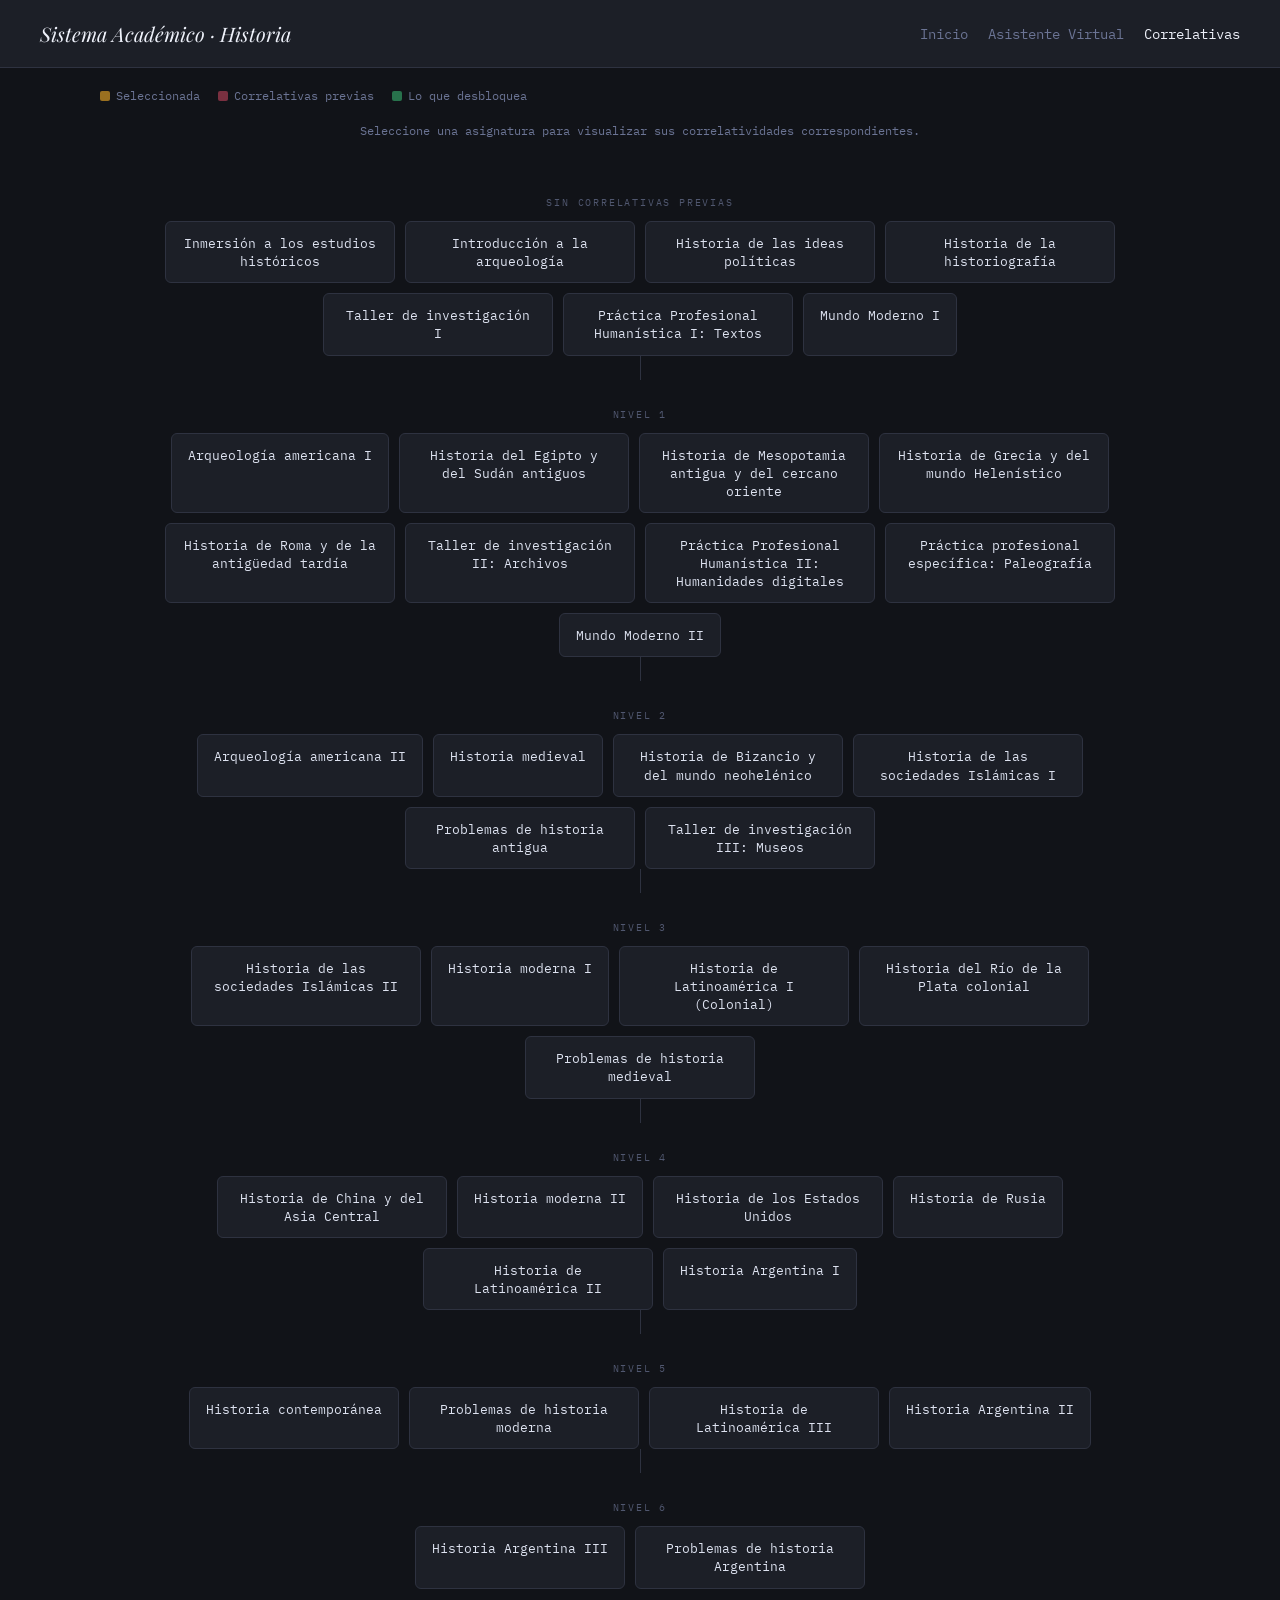
==== correlativas.html @ 785c431a "Add files via upload" ====
<!DOCTYPE html>
<html lang="es">
<head>
<meta charset="UTF-8">
<meta name="viewport" content="width=device-width, initial-scale=1.0">
<title>Mapa de Correlativas — Historia</title>
<link rel="stylesheet" href="styles.css">
<style>
  /* Local map-specific styles that aren't in styles.css */
  .legend {
    display: flex;
    gap: 18px;
    flex-wrap: wrap;
    font-size: 12px;
    color: var(--muted);
    font-family: 'IBM Plex Mono', monospace;
  }
  .legend-item { display: flex; align-items: center; gap: 6px; }
  .legend-pip { width: 10px; height: 10px; border-radius: 2px; }
  
  .map-header-content {
    display: flex;
    justify-content: space-between;
    align-items: center;
    width: 100%;
    max-width: 1080px;
    margin: 0 auto;
    padding: 20px 0;
  }
  .hint { 
      font-size: 12px; 
      color: var(--muted); 
      text-align: center;
      margin-bottom: 20px;
      font-family: 'IBM Plex Mono', monospace;
  }

  /* MAP */
  .map {
    padding: 10px 20px 80px;
    max-width: 1080px;
    margin: 0 auto;
    display: flex;
    flex-direction: column;
    align-items: center;
  }
  .level-group {
    display: flex;
    flex-direction: column;
    align-items: center;
    width: 100%;
  }
  .level-label {
    font-size: 10px;
    letter-spacing: 0.18em;
    text-transform: uppercase;
    color: var(--muted);
    margin-top: 28px;
    margin-bottom: 12px;
    opacity: 0.7;
    font-family: 'IBM Plex Mono', monospace;
  }
  .cards-row {
    display: flex;
    flex-wrap: wrap;
    justify-content: center;
    gap: 10px;
    width: 100%;
  }
  .connector {
    width: 1px;
    height: 24px;
    background: var(--border);
    flex-shrink: 0;
  }

  /* CARDS */
  .card {
    background: var(--surface);
    border: 1px solid var(--border);
    border-radius: 6px;
    padding: 12px 16px;
    cursor: pointer;
    font-size: 12.5px;
    line-height: 1.5;
    max-width: 230px;
    text-align: center;
    transition: border-color 0.15s, background 0.15s, box-shadow 0.15s, opacity 0.18s;
  }
  .card:hover { border-color: var(--selected-border); box-shadow: 0 2px 12px rgba(0,0,0,0.3); }

  .card.dim { opacity: 0.2; }

  .card.state-selected {
    background: var(--selected-bg);
    border-color: var(--selected-border);
    box-shadow: 0 0 0 2px var(--selected-border), 0 3px 12px rgba(0,0,0,0.08);
    opacity: 1;
  }
  .card.state-selected .card-name { color: var(--selected); font-weight: 500; }

  .card.state-prereq { background: var(--prereq-bg); border-color: var(--prereq-border); opacity: 1; }
  .card.state-prereq .card-name { color: var(--prereq); }

  .card.state-unlock { background: var(--unlock-bg); border-color: var(--unlock-border); opacity: 1; }
  .card.state-unlock .card-name { color: var(--unlock); }

  .card-name { font-size: 12.5px; line-height: 1.45; font-family: 'IBM Plex Mono', monospace;}
  .card-tag {
    font-size: 10px;
    margin-top: 6px;
    letter-spacing: 0.07em;
    font-weight: 500;
    text-transform: uppercase;
    font-family: 'IBM Plex Mono', monospace;
  }
  .tag-prereq { color: var(--prereq); }
  .tag-unlock { color: var(--unlock); }
  .tag-selected { color: var(--selected); }
</style>
</head>
<body>

<header>
    <h1>Sistema Académico · Historia</h1>
    <nav class="nav-links">
        <a href="index.html">Inicio</a>
        <a href="chat.html">Asistente Virtual</a>
        <a href="correlativas.html" class="active">Correlativas</a>
    </nav>
</header>

<main>
    <div class="map-header-content">
      <div class="legend">
        <div class="legend-item"><div class="legend-pip" style="background:var(--selected-border)"></div>Seleccionada</div>
        <div class="legend-item"><div class="legend-pip" style="background:var(--prereq-border)"></div>Correlativas previas</div>
        <div class="legend-item"><div class="legend-pip" style="background:var(--unlock-border)"></div>Lo que desbloquea</div>
      </div>
    </div>
    
    <div class="hint">Seleccione una asignatura para visualizar sus correlatividades correspondientes.</div>
    
    <div class="map" id="map"></div>
</main>

<script>
const materias = [
  { id: "inmersion",      name: "Inmersión a los estudios históricos",                            prereqs: [] },
  { id: "intro_arq",      name: "Introducción a la arqueología",                                  prereqs: [] },
  { id: "ideas_pol",      name: "Historia de las ideas políticas",                                prereqs: [] },
  { id: "historiografia", name: "Historia de la historiografía",                                  prereqs: [] },
  { id: "taller1",        name: "Taller de investigación I",                                      prereqs: [] },
  { id: "pph1",           name: "Práctica Profesional Humanística I: Textos",                     prereqs: [] },
  { id: "mundo1",         name: "Mundo Moderno I",                                                prereqs: [] },

  { id: "arq1",           name: "Arqueología americana I",                                        prereqs: ["intro_arq"] },
  { id: "egipto",         name: "Historia del Egipto y del Sudán antiguos",                      prereqs: ["intro_arq"] },
  { id: "mesop",          name: "Historia de Mesopotamia antigua y del cercano oriente",          prereqs: ["intro_arq"] },
  { id: "grecia",         name: "Historia de Grecia y del mundo Helenístico",                    prereqs: ["intro_arq"] },
  { id: "roma",           name: "Historia de Roma y de la antigüedad tardía",                    prereqs: ["intro_arq"] },
  { id: "taller2",        name: "Taller de investigación II: Archivos",                           prereqs: ["taller1"] },
  { id: "pph2",           name: "Práctica Profesional Humanística II: Humanidades digitales",     prereqs: ["pph1"] },
  { id: "paleografia",    name: "Práctica profesional específica: Paleografía",                  prereqs: ["pph1"] },
  { id: "mundo2",         name: "Mundo Moderno II",                                               prereqs: ["mundo1"] },

  { id: "arq2",           name: "Arqueología americana II",                                       prereqs: ["arq1"] },
  { id: "medieval",       name: "Historia medieval",                                              prereqs: ["roma"] },
  { id: "bizancio",       name: "Historia de Bizancio y del mundo neohelénico",                  prereqs: ["roma"] },
  { id: "islamicas1",     name: "Historia de las sociedades Islámicas I",                        prereqs: ["roma"] },
  { id: "prob_antigua",   name: "Problemas de historia antigua",                                  prereqs: ["roma"] },
  { id: "taller3",        name: "Taller de investigación III: Museos",                            prereqs: ["taller2"] },

  { id: "islamicas2",     name: "Historia de las sociedades Islámicas II",                       prereqs: ["islamicas1"] },
  { id: "moderna1",       name: "Historia moderna I",                                             prereqs: ["medieval"] },
  { id: "latam1",         name: "Historia de Latinoamérica I (Colonial)",                        prereqs: ["medieval"] },
  { id: "rioplate",       name: "Historia del Río de la Plata colonial",                         prereqs: ["medieval"] },
  { id: "prob_medieval",  name: "Problemas de historia medieval",                                 prereqs: ["medieval"] },

  { id: "china",          name: "Historia de China y del Asia Central",                          prereqs: ["islamicas2"] },
  { id: "moderna2",       name: "Historia moderna II",                                            prereqs: ["moderna1"] },
  { id: "eeuu",           name: "Historia de los Estados Unidos",                                prereqs: ["moderna1"] },
  { id: "rusia",          name: "Historia de Rusia",                                             prereqs: ["moderna1"] },
  { id: "latam2",         name: "Historia de Latinoamérica II",                                  prereqs: ["latam1"] },
  { id: "arg1",           name: "Historia Argentina I",                                          prereqs: ["latam1"] },

  { id: "contemporanea",  name: "Historia contemporánea",                                         prereqs: ["moderna2"] },
  { id: "prob_moderna",   name: "Problemas de historia moderna",                                  prereqs: ["moderna2"] },
  { id: "latam3",         name: "Historia de Latinoamérica III",                                  prereqs: ["latam2"] },
  { id: "arg2",           name: "Historia Argentina II",                                          prereqs: ["arg1"] },

  { id: "arg3",           name: "Historia Argentina III",                                         prereqs: ["arg2"] },
  { id: "prob_arg",       name: "Problemas de historia Argentina",                                prereqs: ["arg2"] },
];

function computeLevels() {
  const levelMap = {};
  const children = {};
  materias.forEach(m => { levelMap[m.id] = 0; children[m.id] = []; });
  materias.forEach(m => m.prereqs.forEach(p => children[p].push(m.id)));

  const inDeg = {};
  materias.forEach(m => inDeg[m.id] = m.prereqs.length);
  const queue = materias.filter(m => !m.prereqs.length).map(m => m.id);
  const visited = new Set();

  while (queue.length) {
    const id = queue.shift();
    if (visited.has(id)) continue;
    visited.add(id);
    children[id].forEach(cid => {
      levelMap[cid] = Math.max(levelMap[cid], levelMap[id] + 1);
      if (--inDeg[cid] === 0) queue.push(cid);
    });
  }
  return levelMap;
}

const levelMap = computeLevels();
const maxLevel = Math.max(...Object.values(levelMap));
const byLevel = Array.from({length: maxLevel + 1}, () => []);
materias.forEach(m => byLevel[levelMap[m.id]].push(m));

function getAllPrereqs(id, acc = new Set()) {
  if (acc.has(id)) return acc;
  acc.add(id);
  materias.find(x => x.id === id)?.prereqs.forEach(p => getAllPrereqs(p, acc));
  return acc;
}
function getAllUnlocks(id, acc = new Set()) {
  if (acc.has(id)) return acc;
  acc.add(id);
  materias.filter(m => m.prereqs.includes(id)).forEach(m => getAllUnlocks(m.id, acc));
  return acc;
}

let selected = null;

function render() {
  const map = document.getElementById('map');
  map.innerHTML = '';

  let prereqSet = new Set(), unlockSet = new Set();
  if (selected) {
    prereqSet = getAllPrereqs(selected); prereqSet.delete(selected);
    unlockSet = getAllUnlocks(selected); unlockSet.delete(selected);
  }

  byLevel.forEach((col, lvl) => {
    if (lvl > 0) {
      const conn = document.createElement('div');
      conn.className = 'connector';
      map.appendChild(conn);
    }

    const group = document.createElement('div');
    group.className = 'level-group';

    const lbl = document.createElement('div');
    lbl.className = 'level-label';
    lbl.textContent = lvl === 0 ? 'Sin correlativas previas' : `Nivel ${lvl}`;
    group.appendChild(lbl);

    const row = document.createElement('div');
    row.className = 'cards-row';

    col.forEach(m => {
      const card = document.createElement('div');
      card.className = 'card';

      let state = '', tagText = '', tagClass = '';
      if (selected) {
        if (m.id === selected)           { state = 'state-selected'; tagText = 'Seleccionada';       tagClass = 'tag-selected'; }
        else if (prereqSet.has(m.id))    { state = 'state-prereq';   tagText = 'Requisito previo'; tagClass = 'tag-prereq'; }
        else if (unlockSet.has(m.id))    { state = 'state-unlock';   tagText = 'Desbloquea';         tagClass = 'tag-unlock'; }
        else                             { state = 'dim'; }
      }
      if (state) card.classList.add(state);

      card.innerHTML = `<div class="card-name">${m.name}</div>`
        + (tagText ? `<div class="card-tag ${tagClass}">${tagText}</div>` : '');

      card.addEventListener('click', () => {
        selected = selected === m.id ? null : m.id;
        render();
      });

      row.appendChild(card);
    });

    group.appendChild(row);
    map.appendChild(group);
  });
}

render();
</script>
</body>
</html>
---- styles.css ----
@import url('https://fonts.googleapis.com/css2?family=Playfair+Display:ital,wght@0,400;0,700;1,400&family=IBM+Plex+Mono:wght@400;500&display=swap');
@import url('https://fonts.googleapis.com/css2?family=Inter:wght@300;400;500;600&display=swap');

:root {
    --bg: #111318;
    --surface: #1c1f27;
    --surface-hover: #262a35;
    --border: #2e3240;
    --text: #dde2f0;
    --muted: #6b7494;
    --ink: #eef1fa;
    --primary: #4a6ee0; /* Modern university blue */
    --primary-hover: #5c7de6;
    
    /* Map specific variables */
    --prereq: #f07070;
    --prereq-bg: #231820;
    --prereq-border: #7a3040;
    --unlock: #52c98a;
    --unlock-bg: #101f18;
    --unlock-border: #28724c;
    --selected: #f0c060;
    --selected-bg: #1e1a0e;
    --selected-border: #9a7020;
}

* { box-sizing: border-box; margin: 0; padding: 0; }

body {
    font-family: 'Inter', 'Segoe UI', sans-serif;
    background: var(--bg);
    color: var(--text);
    min-height: 100vh;
    display: flex;
    flex-direction: column;
}

/* Typography */
h1, h2, h3 {
    font-family: 'Playfair Display', serif;
    color: var(--ink);
    font-weight: 400;
}

/* Navbar / Header */
header {
    padding: 20px 40px;
    border-bottom: 1px solid var(--border);
    background: var(--surface);
    display: flex;
    align-items: center;
    justify-content: space-between;
    position: sticky;
    top: 0;
    z-index: 50;
}

header h1 {
    font-size: 20px;
    font-style: italic;
    margin: 0;
}

.nav-links {
    display: flex;
    gap: 20px;
}

.nav-links a {
    color: var(--muted);
    text-decoration: none;
    font-size: 14px;
    transition: color 0.2s;
    font-family: 'IBM Plex Mono', monospace;
}

.nav-links a:hover, .nav-links a.active {
    color: var(--ink);
}

/* Landing Page specific */
.landing-container {
    flex: 1;
    display: flex;
    flex-direction: column;
    align-items: center;
    justify-content: center;
    text-align: center;
    padding: 2rem;
    gap: 3rem;
}

.landing-title {
    font-size: 3rem;
    margin-bottom: 1rem;
}

.landing-subtitle {
    color: var(--muted);
    font-size: 1.1rem;
    max-width: 600px;
    line-height: 1.6;
}

.cards-container {
    display: flex;
    gap: 2rem;
    flex-wrap: wrap;
    justify-content: center;
}

.service-card {
    background: var(--surface);
    border: 1px solid var(--border);
    border-radius: 8px;
    padding: 2rem;
    width: 300px;
    text-align: left;
    text-decoration: none;
    color: inherit;
    transition: transform 0.2s, border-color 0.2s;
}

.service-card:hover {
    transform: translateY(-5px);
    border-color: var(--primary);
}

.service-card h2 {
    font-size: 1.5rem;
    margin-bottom: 1rem;
}

.service-card p {
    color: var(--muted);
    font-size: 0.95rem;
    line-height: 1.5;
}

/* Chat Layout */
.chat-wrapper {
    flex: 1;
    display: flex;
    flex-direction: column;
    max-width: 800px;
    margin: 0 auto;
    width: 100%;
    padding: 2rem;
    height: calc(100vh - 73px); /* minus header */
}

#status-bar {
    color: var(--muted);
    font-family: 'IBM Plex Mono', monospace;
    font-size: 0.85em;
    margin-bottom: 15px;
    text-align: center;
}

#chat-container {
    flex: 1;
    border: 1px solid var(--border);
    border-radius: 8px;
    overflow-y: auto;
    padding: 1.5rem;
    margin-bottom: 1rem;
    background: var(--surface);
    display: flex;
    flex-direction: column;
    gap: 1rem;
}

.mensaje {
    padding: 12px 16px;
    border-radius: 8px;
    line-height: 1.5;
    max-width: 85%;
    font-size: 0.95rem;
}

.usuario {
    background-color: var(--primary);
    color: #fff;
    align-self: flex-end;
    border-bottom-right-radius: 0;
}

.asistente {
    background-color: var(--bg);
    border: 1px solid var(--border);
    align-self: flex-start;
    border-bottom-left-radius: 0;
}

.input-group {
    display: flex;
    flex-direction: column;
    gap: 12px;
    background: var(--surface);
    padding: 1rem;
    border-radius: 8px;
    border: 1px solid var(--border);
}

.input-row {
    display: flex;
    gap: 12px;
}

select, input, button {
    font-family: 'Inter', sans-serif;
    padding: 12px 16px;
    font-size: 0.95rem;
    border-radius: 6px;
    border: 1px solid var(--border);
    outline: none;
    transition: border-color 0.2s;
}

select, input {
    background-color: var(--bg);
    color: var(--text);
}

select:focus, input:focus {
    border-color: var(--primary);
}

select {
    width: 100%;
    cursor: pointer;
    appearance: none;
    background-image: url("data:image/svg+xml;charset=UTF-8,%3csvg xmlns='http://www.w3.org/2000/svg' viewBox='0 0 24 24' fill='none' stroke='%236b7494' stroke-width='2' stroke-linecap='round' stroke-linejoin='round'%3e%3cpolyline points='6 9 12 15 18 9'%3e%3c/polyline%3e%3c/svg%3e");
    background-repeat: no-repeat;
    background-position: right 1rem center;
    background-size: 1em;
}

input {
    flex: 1;
}

input::placeholder {
    color: var(--muted);
}

button {
    background-color: var(--primary);
    color: white;
    border: none;
    cursor: pointer;
    font-weight: 500;
}

button:hover:not(:disabled) {
    background-color: var(--primary-hover);
}

button:disabled, select:disabled, input:disabled {
    opacity: 0.5;
    cursor: not-allowed;
}

/* Loading Overlay */
.loading-overlay {
    position: absolute;
    top: 0; left: 0; right: 0; bottom: 0;
    background: var(--bg);
    display: flex;
    flex-direction: column;
    align-items: center;
    justify-content: center;
    z-index: 100;
    border-radius: 8px;
    padding: 2rem;
    text-align: center;
}

.loading-overlay.hidden {
    display: none;
}

.loader-spinner {
    border: 4px solid var(--surface);
    border-top: 4px solid var(--primary);
    border-radius: 50%;
    width: 60px;
    height: 60px;
    animation: spin 1s linear infinite;
    margin-bottom: 24px;
}

@keyframes spin {
    0% { transform: rotate(0deg); }
    100% { transform: rotate(360deg); }
}

.loading-text {
    font-family: 'Playfair Display', serif;
    font-size: 1.8rem;
    color: var(--ink);
    margin-bottom: 16px;
    font-style: italic;
    min-height: 2.4rem;
}

.progress-container {
    width: 80%;
    max-width: 320px;
    height: 6px;
    background: var(--border);
    border-radius: 3px;
    margin-bottom: 16px;
    overflow: hidden;
}

.progress-bar-fill {
    height: 100%;
    width: 0%;
    background: var(--primary);
    transition: width 0.3s ease-out;
}

.loading-progress {
    color: var(--muted);
    font-size: 0.9rem;
    font-family: 'IBM Plex Mono', monospace;
    letter-spacing: 0.05em;
}

/* Chat Layout adjustments for overlay */
.chat-wrapper {
    flex: 1;
    display: flex;
    flex-direction: column;
    max-width: 800px;
    margin: 0 auto;
    width: 100%;
    padding: 2rem;
    height: calc(100vh - 73px);
    position: relative;
}

/* Map Overrides (to match base styles) */
.map {
    font-family: 'IBM Plex Mono', monospace;
}
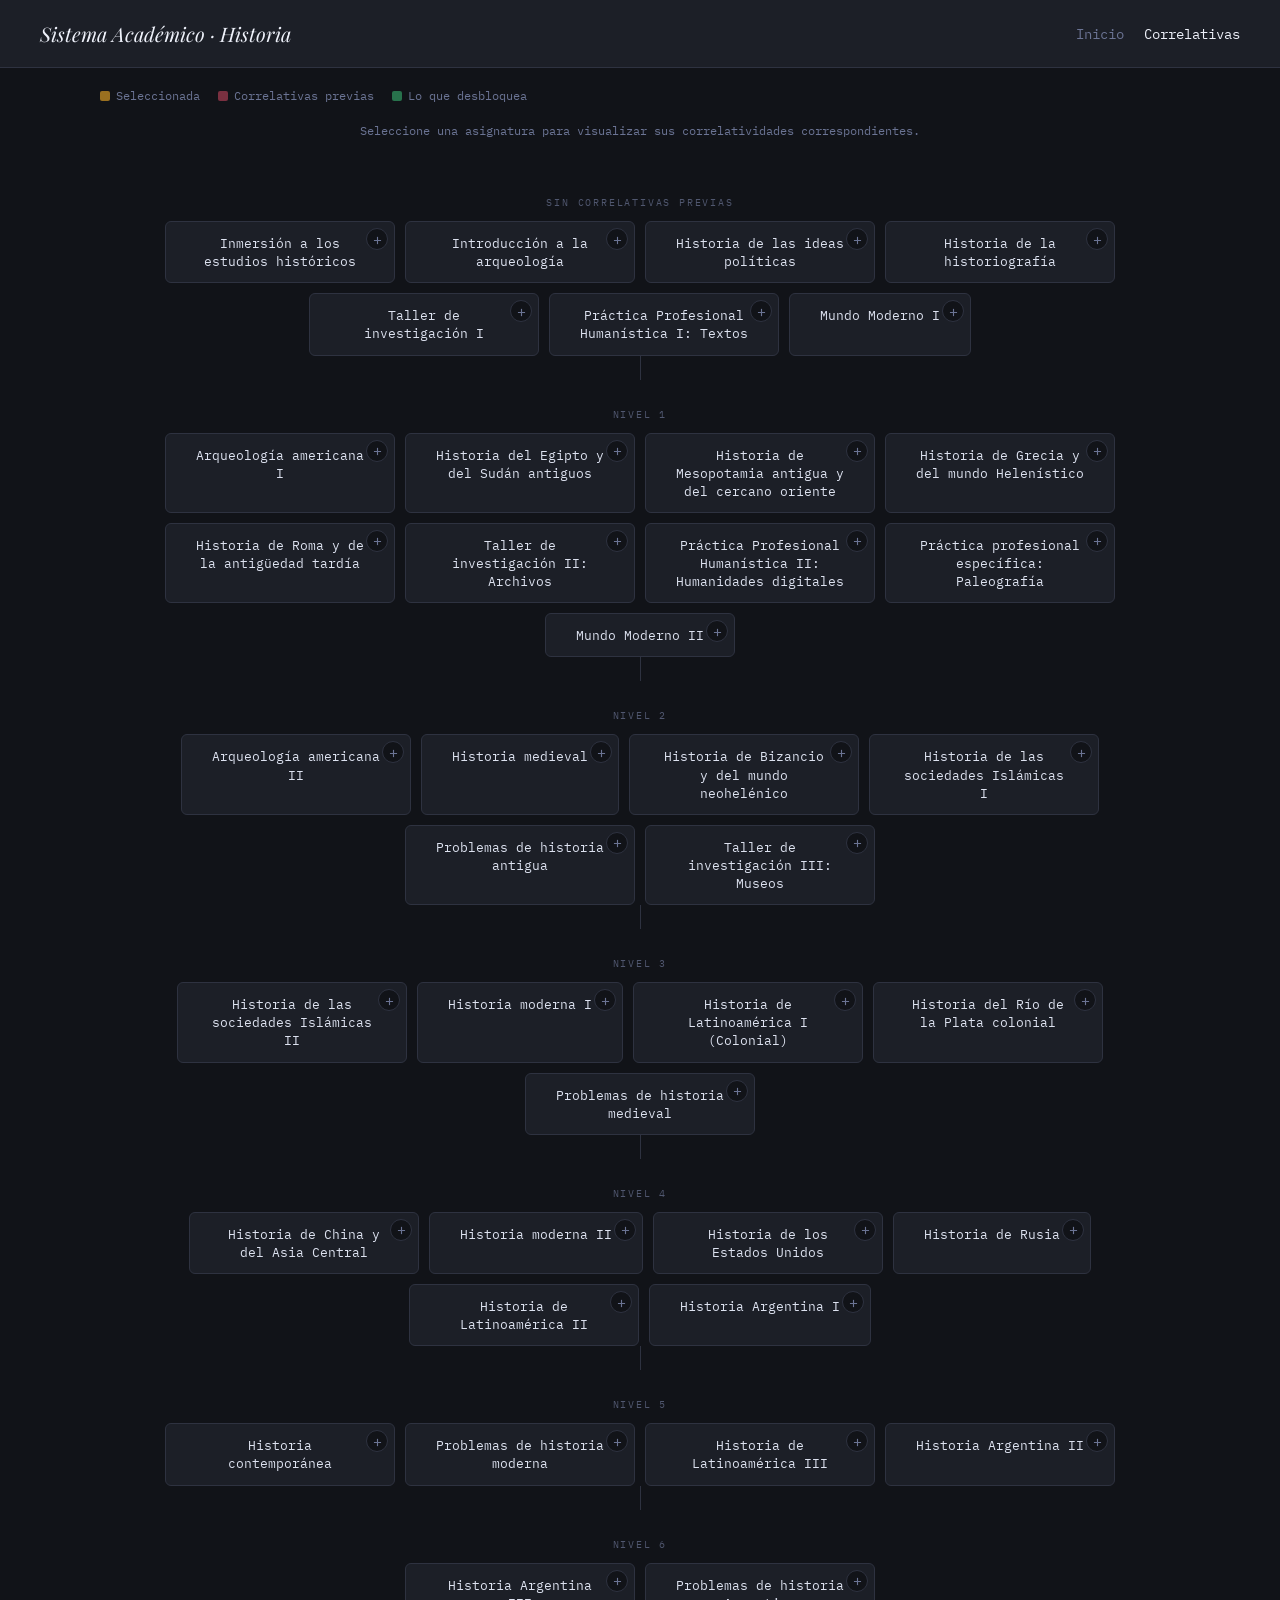
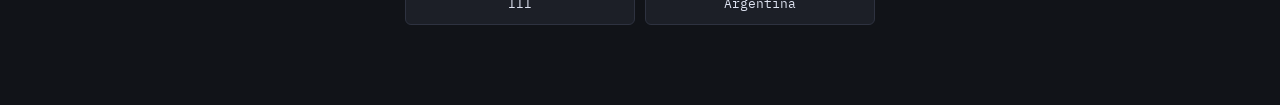
==== commit 054ea47d: "Add files via upload" ====
--- a/correlativas.html
+++ b/correlativas.html
@@ -117,6 +117,26 @@
   .tag-prereq { color: var(--prereq); }
   .tag-unlock { color: var(--unlock); }
   .tag-selected { color: var(--selected); }
+
+  .card { position: relative; }
+  .card.abierta { max-width: 320px; }
+  .toggle {
+    position: absolute; top: 6px; right: 6px;
+    width: 22px; height: 22px; padding: 0;
+    border-radius: 50%; line-height: 1;
+    font-size: 15px; font-family: 'IBM Plex Mono', monospace;
+    background: var(--bg); color: var(--muted);
+    border: 1px solid var(--border); cursor: pointer;
+  }
+  .toggle:hover { color: var(--ink); border-color: var(--selected-border); }
+  .card-name { padding: 0 14px; }
+  .card-desc {
+    margin-top: 10px; padding-top: 10px;
+    border-top: 1px dashed var(--border);
+    font-family: 'Inter', sans-serif;
+    font-size: 12px; line-height: 1.55;
+    color: var(--text); text-align: left;
+  }
 </style>
 </head>
 <body>
@@ -125,7 +145,6 @@
     <h1>Sistema Académico · Historia</h1>
     <nav class="nav-links">
         <a href="index.html">Inicio</a>
-        <a href="chat.html">Asistente Virtual</a>
         <a href="correlativas.html" class="active">Correlativas</a>
     </nav>
 </header>
@@ -234,7 +253,49 @@
   return acc;
 }
 
+const DESC = {
+ "inmersion": "Introduce al estudio de la historia como disciplina universitaria. Trabaja lectura crítica de textos, uso de fuentes y bibliografía, y las nociones básicas del oficio. Es la puerta de entrada a la carrera.",
+ "intro_arq": "Presenta los conceptos, métodos y técnicas de la arqueología. Explica cómo se excava, se registra y se interpreta la cultura material. Sirve de base para todas las historias antiguas.",
+ "ideas_pol": "Recorre el pensamiento político desde la antigüedad hasta la modernidad. Analiza autores, conceptos y debates sobre el poder, el Estado y la ciudadanía. Se lee a los pensadores en su contexto histórico.",
+ "historiografia": "Estudia cómo se escribió la historia a lo largo del tiempo. Revisa escuelas, corrientes y debates metodológicos, desde los cronistas hasta la historiografía actual. Ayuda a entender desde qué enfoque se produce cada relato.",
+ "taller1": "Primer taller de formación práctica en investigación. Se aprende a formular un problema, delimitar un tema y armar un estado de la cuestión. Es el inicio del recorrido que lleva a la tesis.",
+ "pph1": "Práctica centrada en el trabajo con textos escritos. Aborda lectura, análisis, edición y escritura académica. Desarrolla herramientas que se usan en toda la carrera.",
+ "mundo1": "Panorama introductorio de los procesos históricos de la modernidad temprana. Trabaja las transformaciones económicas, políticas y culturales de esa etapa. Es la primera materia de la línea de historia moderna.",
+ "arq1": "Estudia el poblamiento de América y las primeras sociedades del continente. Revisa los principales desarrollos culturales prehispánicos. Combina evidencia material con debates teóricos.",
+ "egipto": "Recorre la historia del valle del Nilo desde sus orígenes hasta la antigüedad tardía. Analiza el Estado, la religión, la sociedad y las relaciones con Nubia. Se apoya en fuentes escritas y arqueológicas.",
+ "mesop": "Estudia las sociedades del Tigris, el Éufrates y el Cercano Oriente antiguo. Aborda el surgimiento de las ciudades, la escritura y los grandes imperios. Trabaja con fuentes cuneiformes y arqueológicas.",
+ "grecia": "Recorre la historia griega desde la época arcaica hasta el período helenístico. Analiza la polis, la política, la sociedad y la cultura. Termina con las conquistas de Alejandro y sus consecuencias.",
+ "roma": "Estudia Roma desde sus orígenes hasta la transformación del Imperio. Analiza instituciones, expansión, sociedad y crisis del mundo romano. Es la base de las materias medievales.",
+ "taller2": "Segundo taller, enfocado en el trabajo con archivos y documentos. Se aprende a localizar, consultar y analizar fuentes primarias. Avanza en el diseño del proyecto de investigación.",
+ "pph2": "Introduce herramientas digitales aplicadas a la investigación humanística. Incluye bases de datos, digitalización y análisis de textos con medios informáticos. Busca ampliar las formas de producir y difundir conocimiento.",
+ "paleografia": "Enseña a leer escrituras antiguas y manuscritos. Se practica la transcripción y el análisis de documentos de distintas épocas. Es una herramienta clave para trabajar con fuentes originales.",
+ "mundo2": "Continúa el estudio de la modernidad, con foco en los procesos de los siglos posteriores. Analiza revoluciones, cambios políticos y transformaciones sociales. Completa el panorama iniciado en Mundo Moderno I.",
+ "arq2": "Profundiza en las sociedades complejas de América. Analiza casos regionales, el contacto con los europeos y su registro arqueológico. Discute problemas actuales de la disciplina en el continente.",
+ "medieval": "Recorre la Edad Media europea desde la caída de Roma hasta el siglo XV. Analiza feudalismo, Iglesia, monarquías y transformaciones económicas. Es la base de la historia moderna y colonial.",
+ "bizancio": "Estudia el Imperio Bizantino y su legado en el mundo griego posterior. Analiza política, religión, sociedad y cultura. Se extiende hasta la formación del mundo neohelénico.",
+ "islamicas1": "Aborda el surgimiento del Islam y la formación de los primeros califatos. Analiza expansión, instituciones y vida cultural. Cubre las primeras etapas de las sociedades islámicas.",
+ "prob_antigua": "Seminario que trata problemas puntuales y debates actuales sobre el mundo antiguo. Cada edición profundiza un tema con bibliografía especializada. Pone en práctica el análisis crítico de fuentes.",
+ "taller3": "Tercer taller, orientado al trabajo con museos y patrimonio. Se analiza cómo se construyen y exhiben los relatos históricos. Continúa el desarrollo del proyecto de investigación.",
+ "islamicas2": "Continúa el estudio del mundo islámico en etapas posteriores. Analiza los grandes imperios y las transformaciones de la región. Incluye el vínculo con Europa y con otras zonas de Asia y África.",
+ "moderna1": "Estudia Europa en los siglos XV a XVII. Analiza Renacimiento, Reforma, formación de los Estados y expansión ultramarina. Prepara para entender el mundo colonial y el contemporáneo.",
+ "latam1": "Recorre la conquista y el período colonial en América Latina. Analiza instituciones, economía, sociedad y poblaciones indígenas. Estudia cómo se organizó el dominio de España y Portugal.",
+ "rioplate": "Se centra en el territorio rioplatense durante la época colonial. Analiza su organización política, su economía y sus conflictos. Llega hasta la crisis del orden colonial.",
+ "prob_medieval": "Seminario sobre temas y debates específicos de la Edad Media. Cada edición profundiza un problema con bibliografía actual. Entrena en la lectura crítica y la discusión académica.",
+ "china": "Recorre la historia china y de las regiones de Asia Central. Analiza dinastías, intercambios comerciales y relaciones entre pueblos. Da una mirada no eurocéntrica de la historia mundial.",
+ "moderna2": "Estudia los siglos XVII y XVIII europeos. Analiza absolutismo, Ilustración y crisis del Antiguo Régimen. Termina en el umbral de las revoluciones.",
+ "eeuu": "Recorre la historia estadounidense desde la colonización hasta la actualidad. Analiza independencia, expansión, esclavitud, guerra civil y rol internacional. Da herramientas para entender su peso global.",
+ "rusia": "Estudia el desarrollo ruso desde sus orígenes hasta la época contemporánea. Analiza el imperio, la revolución y el período soviético. Se atiende a su ubicación entre Europa y Asia.",
+ "latam2": "Continúa con el siglo XIX latinoamericano. Analiza independencias, formación de los Estados nacionales y modelos económicos. Compara procesos entre distintos países de la región.",
+ "arg1": "Primera parte de la historia argentina. Analiza el período posterior a la crisis colonial y los inicios de la vida independiente. Trabaja los conflictos políticos y la formación del territorio.",
+ "contemporanea": "Estudia el mundo desde las revoluciones del siglo XVIII hasta la actualidad. Analiza capitalismo, nacionalismos, guerras mundiales y descolonización. Ofrece una visión global del siglo XX.",
+ "prob_moderna": "Seminario sobre temas y debates específicos de la modernidad. Cada edición profundiza un problema con bibliografía especializada. Promueve el análisis crítico y la discusión.",
+ "latam3": "Aborda el siglo XX latinoamericano hasta el presente. Analiza populismos, dictaduras, movimientos sociales y democratización. Relaciona la región con el contexto internacional.",
+ "arg2": "Segunda parte de la historia argentina. Recorre la consolidación del Estado, la economía agroexportadora y los cambios sociales. Analiza el sistema político de fines del siglo XIX y comienzos del XX.",
+ "arg3": "Tercera parte de la historia argentina, centrada en el siglo XX. Analiza peronismo, golpes de Estado, dictadura y democracia. Llega hasta la historia reciente.",
+ "prob_arg": "Seminario sobre debates y temas específicos de la historia argentina. Cada edición profundiza un problema con bibliografía actual. Entrena la discusión historiográfica."
+};
 let selected = null;
+const abiertas = new Set();
 
 function render() {
   const map = document.getElementById('map');
@@ -267,6 +328,8 @@
     col.forEach(m => {
       const card = document.createElement('div');
       card.className = 'card';
+      const abierta = abiertas.has(m.id);
+      if (abierta) card.classList.add('abierta');
 
       let state = '', tagText = '', tagClass = '';
       if (selected) {
@@ -277,8 +340,16 @@
       }
       if (state) card.classList.add(state);
 
-      card.innerHTML = `<div class="card-name">${m.name}</div>`
-        + (tagText ? `<div class="card-tag ${tagClass}">${tagText}</div>` : '');
+      card.innerHTML = `<button class="toggle" aria-expanded="${abierta}" aria-label="${abierta ? 'Ocultar' : 'Ver'} descripción">${abierta ? '−' : '+'}</button>`
+        + `<div class="card-name">${m.name}</div>`
+        + (tagText ? `<div class="card-tag ${tagClass}">${tagText}</div>` : '')
+        + (abierta ? `<div class="card-desc">${DESC[m.id]}</div>` : '');
+
+      card.querySelector('.toggle').addEventListener('click', (e) => {
+        e.stopPropagation();
+        abiertas.has(m.id) ? abiertas.delete(m.id) : abiertas.add(m.id);
+        render();
+      });
 
       card.addEventListener('click', () => {
         selected = selected === m.id ? null : m.id;
--- a/styles.css
+++ b/styles.css
@@ -1,5 +1,4 @@
-@import url('https://fonts.googleapis.com/css2?family=Playfair+Display:ital,wght@0,400;0,700;1,400&family=IBM+Plex+Mono:wght@400;500&display=swap');
-@import url('https://fonts.googleapis.com/css2?family=Inter:wght@300;400;500;600&display=swap');
+@import url('https://fonts.googleapis.com/css2?family=Playfair+Display:ital,wght@0,400;0,700;1,400&family=IBM+Plex+Mono:wght@400;500&family=Inter:wght@300;400;500;600&display=swap');
 
 :root {
     --bg: #111318;
@@ -137,210 +136,6 @@
     line-height: 1.5;
 }
 
-/* Chat Layout */
-.chat-wrapper {
-    flex: 1;
-    display: flex;
-    flex-direction: column;
-    max-width: 800px;
-    margin: 0 auto;
-    width: 100%;
-    padding: 2rem;
-    height: calc(100vh - 73px); /* minus header */
-}
-
-#status-bar {
-    color: var(--muted);
-    font-family: 'IBM Plex Mono', monospace;
-    font-size: 0.85em;
-    margin-bottom: 15px;
-    text-align: center;
-}
-
-#chat-container {
-    flex: 1;
-    border: 1px solid var(--border);
-    border-radius: 8px;
-    overflow-y: auto;
-    padding: 1.5rem;
-    margin-bottom: 1rem;
-    background: var(--surface);
-    display: flex;
-    flex-direction: column;
-    gap: 1rem;
-}
-
-.mensaje {
-    padding: 12px 16px;
-    border-radius: 8px;
-    line-height: 1.5;
-    max-width: 85%;
-    font-size: 0.95rem;
-}
-
-.usuario {
-    background-color: var(--primary);
-    color: #fff;
-    align-self: flex-end;
-    border-bottom-right-radius: 0;
-}
-
-.asistente {
-    background-color: var(--bg);
-    border: 1px solid var(--border);
-    align-self: flex-start;
-    border-bottom-left-radius: 0;
-}
-
-.input-group {
-    display: flex;
-    flex-direction: column;
-    gap: 12px;
-    background: var(--surface);
-    padding: 1rem;
-    border-radius: 8px;
-    border: 1px solid var(--border);
-}
-
-.input-row {
-    display: flex;
-    gap: 12px;
-}
-
-select, input, button {
-    font-family: 'Inter', sans-serif;
-    padding: 12px 16px;
-    font-size: 0.95rem;
-    border-radius: 6px;
-    border: 1px solid var(--border);
-    outline: none;
-    transition: border-color 0.2s;
-}
-
-select, input {
-    background-color: var(--bg);
-    color: var(--text);
-}
-
-select:focus, input:focus {
-    border-color: var(--primary);
-}
-
-select {
-    width: 100%;
-    cursor: pointer;
-    appearance: none;
-    background-image: url("data:image/svg+xml;charset=UTF-8,%3csvg xmlns='http://www.w3.org/2000/svg' viewBox='0 0 24 24' fill='none' stroke='%236b7494' stroke-width='2' stroke-linecap='round' stroke-linejoin='round'%3e%3cpolyline points='6 9 12 15 18 9'%3e%3c/polyline%3e%3c/svg%3e");
-    background-repeat: no-repeat;
-    background-position: right 1rem center;
-    background-size: 1em;
-}
-
-input {
-    flex: 1;
-}
-
-input::placeholder {
-    color: var(--muted);
-}
-
-button {
-    background-color: var(--primary);
-    color: white;
-    border: none;
-    cursor: pointer;
-    font-weight: 500;
-}
-
-button:hover:not(:disabled) {
-    background-color: var(--primary-hover);
-}
-
-button:disabled, select:disabled, input:disabled {
-    opacity: 0.5;
-    cursor: not-allowed;
-}
-
-/* Loading Overlay */
-.loading-overlay {
-    position: absolute;
-    top: 0; left: 0; right: 0; bottom: 0;
-    background: var(--bg);
-    display: flex;
-    flex-direction: column;
-    align-items: center;
-    justify-content: center;
-    z-index: 100;
-    border-radius: 8px;
-    padding: 2rem;
-    text-align: center;
-}
-
-.loading-overlay.hidden {
-    display: none;
-}
-
-.loader-spinner {
-    border: 4px solid var(--surface);
-    border-top: 4px solid var(--primary);
-    border-radius: 50%;
-    width: 60px;
-    height: 60px;
-    animation: spin 1s linear infinite;
-    margin-bottom: 24px;
-}
-
-@keyframes spin {
-    0% { transform: rotate(0deg); }
-    100% { transform: rotate(360deg); }
-}
-
-.loading-text {
-    font-family: 'Playfair Display', serif;
-    font-size: 1.8rem;
-    color: var(--ink);
-    margin-bottom: 16px;
-    font-style: italic;
-    min-height: 2.4rem;
-}
-
-.progress-container {
-    width: 80%;
-    max-width: 320px;
-    height: 6px;
-    background: var(--border);
-    border-radius: 3px;
-    margin-bottom: 16px;
-    overflow: hidden;
-}
-
-.progress-bar-fill {
-    height: 100%;
-    width: 0%;
-    background: var(--primary);
-    transition: width 0.3s ease-out;
-}
-
-.loading-progress {
-    color: var(--muted);
-    font-size: 0.9rem;
-    font-family: 'IBM Plex Mono', monospace;
-    letter-spacing: 0.05em;
-}
-
-/* Chat Layout adjustments for overlay */
-.chat-wrapper {
-    flex: 1;
-    display: flex;
-    flex-direction: column;
-    max-width: 800px;
-    margin: 0 auto;
-    width: 100%;
-    padding: 2rem;
-    height: calc(100vh - 73px);
-    position: relative;
-}
-
 /* Map Overrides (to match base styles) */
 .map {
     font-family: 'IBM Plex Mono', monospace;
